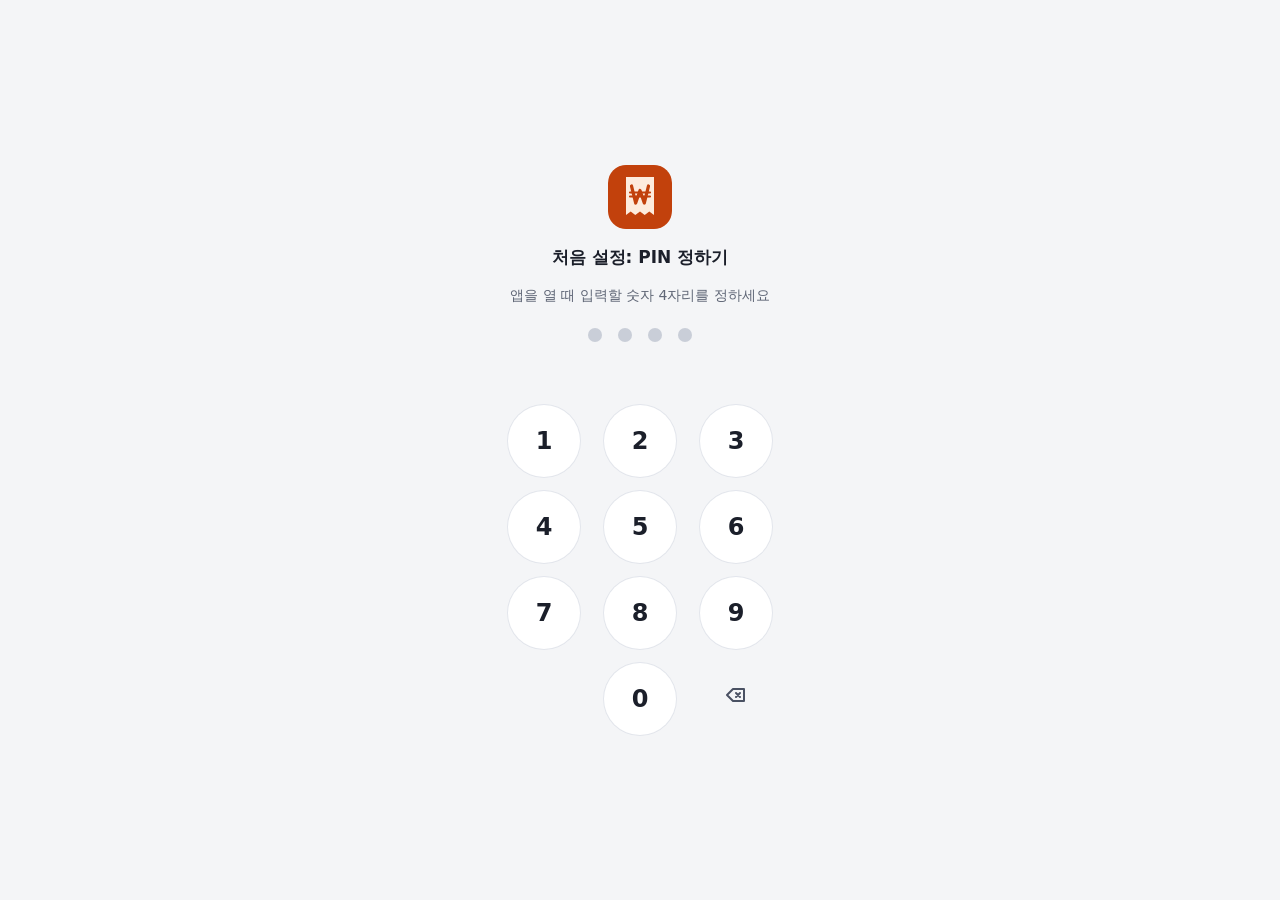
==== expense-manager/index.html @ 75f43819 "Expense Manager M1, Info Manager M3.3, Task Manager M3.5 배포" ====
<!doctype html>
<html lang="ko">
<head>
<meta charset="utf-8">
<meta name="viewport" content="width=device-width, initial-scale=1, viewport-fit=cover, interactive-widget=resizes-content">
<meta http-equiv="Content-Security-Policy" content="default-src 'self'; script-src 'self' https://accounts.google.com/gsi/client; style-src 'self' 'unsafe-inline' https://accounts.google.com/gsi/style; img-src 'self' data: blob:; connect-src 'self' https://www.googleapis.com https://accounts.google.com; frame-src https://accounts.google.com; object-src 'none'; base-uri 'none'; form-action 'none'">
<meta name="referrer" content="no-referrer">
<meta name="robots" content="noindex, nofollow">
<meta name="theme-color" content="#ffffff" media="(prefers-color-scheme: light)">
<meta name="theme-color" content="#171A21" media="(prefers-color-scheme: dark)">
<title>Expense Manager</title>
<link rel="icon" href="icons/icon.svg" type="image/svg+xml">
<link rel="icon" href="icons/icon-32.png" sizes="32x32" type="image/png">
<link rel="icon" href="icons/icon-192.png" sizes="192x192" type="image/png">
<link rel="apple-touch-icon" href="icons/icon-180.png">
<link rel="stylesheet" href="style.css">
</head>
<body>
<!-- 잠금·처음 설정 화면 -->
<div class="gate" id="gate"></div>

<div class="app" id="app" hidden>
  <nav class="side" id="side" aria-label="메뉴"></nav>
  <div class="main">
    <header class="top">
      <h1 id="title">입력</h1>
      <span class="save" id="saveLabel">이 기기에 저장됨</span>
      <button class="icbtn" data-act="lock" aria-label="지금 잠그기" title="지금 잠그기">
        <svg class="ic" viewBox="0 0 24 24" aria-hidden="true"><rect x="5" y="11" width="14" height="9" rx="2"/><path d="M8 11V8a4 4 0 018 0v3"/></svg>
      </button>
    </header>
    <section class="view" id="view"></section>
    <nav class="tabs" id="tabs" aria-label="메뉴"></nav>
  </div>
</div>

<div class="toast" id="toast" role="status" aria-live="polite" hidden></div>
<dialog id="dlg"></dialog>
<input type="file" id="importFile" accept="application/json,.json" hidden>

<script type="module" src="app.js"></script>
</body>
</html>
---- expense-manager/style.css ----
:root{
  color-scheme:light dark;
  --bg:#F4F5F7;--surface:#fff;--ink:#1B1F2A;--ink2:#3A4152;--muted:#5F6676;--icon:#4A5163;--line:#E3E6EC;--line2:#D5D9E2;
  --accent:#C2410C;--accent-weak:#FDEBDD;--accent-ink:#9A3412;--on-accent:#fff;--danger:#B3261E;--danger-line:#F0C4BF;--danger-weak:#FCE8E6;--ok:#1E7A46;
  --hover:#EEF0F4;--soft:#F0F2F6;--dot:#C9CED8;--track:#B8BFCC;
  --scrim:rgba(20,24,34,.45);--shadow:rgba(20,24,34,.14);--shadow2:rgba(20,24,34,.3);
  --toast-bg:#1B1F2A;--toast-ink:#fff;
  --num:ui-monospace,SFMono-Regular,Menlo,Consolas,"D2Coding",monospace;
}
@media (prefers-color-scheme:dark){
  :root{
    --bg:#0F1115;--surface:#171A21;--ink:#E7EAF0;--ink2:#C9CED8;--muted:#9AA3B2;--icon:#B4BBC8;--line:#262B35;--line2:#343B47;
    --accent:#C9531A;--accent-weak:#3A2216;--accent-ink:#FFB088;--on-accent:#fff;--danger:#FF7A6E;--danger-line:#5A2A26;--danger-weak:#3D1A17;--ok:#4CC38A;
    --hover:#222733;--soft:#222733;--dot:#3A4150;--track:#4A5263;
    --scrim:rgba(0,0,0,.6);--shadow:rgba(0,0,0,.45);--shadow2:rgba(0,0,0,.6);
    --toast-bg:#E7EAF0;--toast-ink:#0F1115;
  }
}
*{box-sizing:border-box}
html,body{height:100%;margin:0}
body{background:var(--bg);color:var(--ink);font:15px/1.45 system-ui,-apple-system,"Segoe UI","Noto Sans KR","Malgun Gothic",sans-serif;-webkit-text-size-adjust:100%}
button,input,select,textarea{font:inherit;color:inherit}
button{cursor:pointer}
button:disabled{cursor:default}
button:focus-visible,input:focus-visible,select:focus-visible,textarea:focus-visible,[tabindex]:focus-visible{outline:2px solid var(--accent);outline-offset:2px}
[hidden]{display:none!important}
.sr{position:absolute;width:1px;height:1px;padding:0;margin:-1px;overflow:hidden;clip:rect(0 0 0 0);white-space:nowrap;border:0}
.num{font-variant-numeric:tabular-nums}

.ic{width:18px;height:18px;fill:none;stroke:currentColor;stroke-width:2;stroke-linecap:round;stroke-linejoin:round;flex:none}
.icbtn{display:inline-flex;align-items:center;justify-content:center;width:44px;height:44px;border:0;border-radius:12px;background:none;color:var(--icon);flex:none}
.icbtn:hover{background:var(--hover)}
.icbtn.sm{width:36px;height:36px;border-radius:10px}
.icbtn:disabled{opacity:.3;pointer-events:none}

.btn{display:inline-flex;align-items:center;justify-content:center;gap:6px;height:44px;padding:0 16px;border:1px solid var(--line2);border-radius:12px;background:var(--surface);font-size:14px;font-weight:500;white-space:nowrap}
.btn:hover{background:var(--hover)}
.btn.primary{background:var(--accent);border-color:var(--accent);color:var(--on-accent);font-weight:700}
.btn.primary:hover{filter:brightness(1.06)}
.btn.danger{color:var(--danger);border-color:var(--danger-line)}
.btn.sm{height:36px;padding:0 12px;font-size:13px}
.btn:disabled{opacity:.45}
.btn .ic{width:16px;height:16px}
.link{border:0;background:none;color:var(--accent-ink);font-weight:600;font-size:14px;min-height:44px;padding:0 8px}

.in{width:100%;height:44px;padding:0 12px;border:1px solid var(--line2);border-radius:12px;background:var(--surface);font-size:16px}
.in::placeholder{color:var(--muted);opacity:.8}
.in.err{border-color:var(--danger)}
.fl{display:block;margin:0 0 6px;font-size:12.5px;font-weight:700;color:var(--muted)}
.fl .req{color:var(--accent-ink)}
.hint{font-size:12.5px;color:var(--muted);margin:6px 0 0}
.note{font-size:13px;color:var(--danger);margin:0}
.ck{display:flex;align-items:center;gap:10px;min-height:40px;font-size:14px;cursor:pointer}
.ck input{width:20px;height:20px;accent-color:var(--accent);flex:none;margin:0}

/* ---------- 잠금 화면 ---------- */
.gate{position:fixed;inset:0;z-index:40;background:var(--bg);overflow-y:auto;display:flex;justify-content:center;padding:max(24px,env(safe-area-inset-top)) 16px max(24px,env(safe-area-inset-bottom))}
.gbox{width:100%;max-width:380px;margin:auto 0;display:flex;flex-direction:column;align-items:center;gap:16px;text-align:center}
.glogo{width:64px;height:64px;border-radius:18px;display:block}
.gbox h1{margin:0;font-size:20px}
.gbox h2{margin:0;font-size:17px}
.gbox p{margin:0;color:var(--muted);font-size:14px}
.dots{display:flex;gap:16px;height:20px;align-items:center;margin:4px 0}
.dots i{width:14px;height:14px;border-radius:50%;background:var(--dot);transition:background .1s}
.dots i.on{background:var(--accent)}
.dots.shake{animation:shake .35s}
@keyframes shake{20%,60%{transform:translateX(-8px)}40%,80%{transform:translateX(8px)}}
.gmsg{min-height:20px;font-size:13.5px;color:var(--danger);margin:0}
.gmsg.info{color:var(--muted)}
.pad{display:grid;grid-template-columns:repeat(3,72px);gap:14px 24px;justify-content:center;margin-top:4px}
.pad button{width:72px;height:72px;aspect-ratio:1;padding:0;border-radius:50%;border:0;background:var(--surface);box-shadow:0 0 0 1px var(--line);font-size:24px;font-weight:600;color:var(--ink)}
.pad button:active{background:var(--accent-weak)}
.pad button.fn{background:none;box-shadow:none}
.pad button.fn .ic{width:24px;height:24px;color:var(--icon)}
.pad button:disabled{opacity:.4}
.pad .blank{visibility:hidden}

/* ---------- 앱 틀 ---------- */
.app{display:flex;height:100vh;height:100dvh;overflow:hidden}
.side{display:none}
.main{flex:1;min-width:0;display:flex;flex-direction:column}
.top{flex:none;display:flex;align-items:center;gap:6px;height:56px;padding:0 6px 0 16px;background:var(--surface);border-bottom:1px solid var(--line)}
.top h1{margin:0;flex:1;min-width:0;font-size:18px;font-weight:700;white-space:nowrap;overflow:hidden;text-overflow:ellipsis}
.save{font-size:12px;color:var(--muted);white-space:nowrap}
.save.bad{color:var(--danger);font-weight:600}
.view{flex:1;min-height:0;overflow-y:auto;overscroll-behavior:contain;padding:16px 16px 24px}
.tabs{flex:none;display:flex;background:var(--surface);border-top:1px solid var(--line);padding-bottom:env(safe-area-inset-bottom)}
.tab{flex:1;display:flex;flex-direction:column;align-items:center;justify-content:center;gap:2px;height:58px;border:0;background:none;color:var(--muted);font-size:12px;font-weight:600}
.tab .ic{width:22px;height:22px}
.tab[aria-current="page"]{color:var(--accent-ink)}
.nav{display:flex;align-items:center;gap:12px;width:100%;height:44px;padding:0 12px;border:0;border-radius:12px;background:none;color:var(--ink2);font-size:14.5px;font-weight:600;text-align:left}
.nav:hover{background:var(--hover)}
.nav[aria-current="page"]{background:var(--accent-weak);color:var(--accent-ink)}
.brand{display:flex;align-items:center;gap:10px;padding:6px 8px 14px;font-weight:800;font-size:16px}
.brand svg{width:30px;height:30px;border-radius:8px}

/* ---------- 카드 ---------- */
.card{background:var(--surface);border:1px solid var(--line);border-radius:16px;padding:16px}
.card+.card{margin-top:14px}
.card h2{margin:0 0 12px;font-size:15px;font-weight:700;display:flex;align-items:center;gap:8px}
.card h2 .sub{font-weight:500;font-size:12.5px;color:var(--muted);margin-left:auto}

/* ---------- 빠른 입력 ---------- */
.inwrap{display:grid;gap:16px;max-width:1120px;margin:0 auto}
.inwrap>.card{margin-top:0}
.qform{display:flex;flex-direction:column;gap:14px}
.qform.editing{box-shadow:0 0 0 2px var(--accent)}
.editbar{display:flex;align-items:center;gap:8px;margin:-4px 0 2px;padding:8px 10px 8px 12px;border-radius:10px;background:var(--accent-weak);color:var(--accent-ink);font-size:13.5px;font-weight:600}
.editbar .sp{flex:1}
.daterow{display:flex;align-items:center;gap:6px}
.datebox{position:relative;flex:1;min-width:0;display:flex;align-items:center;justify-content:center;gap:8px;height:48px;border:1px solid var(--line2);border-radius:12px;background:var(--surface);font-size:17px;font-weight:700}
.datebox .ic{color:var(--muted)}
.datebox input{position:absolute;inset:0;width:100%;height:100%;opacity:0;cursor:pointer;border:0;padding:0;font-size:16px}
.datebox:focus-within{outline:2px solid var(--accent);outline-offset:2px}
.datebox.past{background:var(--accent-weak);border-color:var(--accent);color:var(--accent-ink)}
.amtbox{position:relative}
.amt{height:56px;padding:0 44px 0 14px;font-size:26px;font-weight:800;text-align:right;font-variant-numeric:tabular-nums;letter-spacing:.01em}
.amtbox .won{position:absolute;right:14px;top:50%;transform:translateY(-50%);font-size:16px;font-weight:700;color:var(--muted);pointer-events:none}
.acwrap{position:relative}
.ac{position:absolute;left:0;right:0;top:calc(100% + 4px);z-index:20;margin:0;padding:4px;list-style:none;background:var(--surface);border:1px solid var(--line2);border-radius:12px;box-shadow:0 10px 28px var(--shadow);max-height:300px;overflow-y:auto}
.ac li{display:flex;align-items:center;gap:8px;min-height:42px;padding:6px 10px;border-radius:8px;cursor:pointer}
.ac li[aria-selected="true"],.ac li:hover{background:var(--hover)}
.ac .nm{flex:1;min-width:0;font-weight:600;overflow:hidden;text-overflow:ellipsis;white-space:nowrap}
.ac .nm mark{background:none;color:var(--accent-ink);text-decoration:underline;text-underline-offset:2px}
.ac .mt{font-size:12px;color:var(--muted);white-space:nowrap}
.lastrow{display:flex;flex-wrap:wrap;align-items:center;gap:6px;margin-top:8px;font-size:12.5px;color:var(--muted)}
.mini{display:inline-flex;align-items:center;gap:4px;height:28px;padding:0 10px;border:1px solid var(--line2);border-radius:999px;background:var(--surface);font-size:12.5px;font-weight:600;color:var(--ink2)}
.mini:hover{background:var(--hover)}
.chips{display:flex;flex-wrap:wrap;gap:8px}
.chip{display:inline-flex;align-items:center;gap:6px;min-height:38px;padding:0 14px;border:1px solid var(--line2);border-radius:999px;background:var(--surface);font-size:14px;font-weight:500;color:var(--ink2);white-space:nowrap}
.chip:hover{background:var(--hover)}
.chip[aria-pressed="true"]{background:var(--accent);border-color:var(--accent);color:var(--on-accent);font-weight:700}
.chip.add{border-style:dashed;color:var(--muted);padding:0 12px}
.chip.add .ic{width:15px;height:15px}
.chip.auto[aria-pressed="true"]{box-shadow:0 0 0 3px var(--accent-weak)}
.chips.sub{padding:10px;border-radius:12px;background:var(--soft);margin-top:8px}
.chips.sub .chip{min-height:34px;font-size:13.5px}
.chips.err .chip{border-color:var(--danger-line)}
.empty-m{font-size:13px;color:var(--muted);align-self:center}
.factions{display:flex;gap:8px;margin-top:2px}
.factions .btn{flex:1;height:50px;font-size:15px}
.factions .btn.primary{flex:1.4}
.ftip{font-size:12px;color:var(--muted);text-align:center;margin:-4px 0 0}

/* ---------- 최근 입력 ---------- */
.sum{display:flex;gap:10px;margin-bottom:12px}
.sum div{flex:1;padding:10px 12px;border-radius:12px;background:var(--soft)}
.sum b{display:block;font-size:17px;font-variant-numeric:tabular-nums}
.sum span{font-size:12px;color:var(--muted)}
.rlist{display:flex;flex-direction:column}
.rrow{display:grid;grid-template-columns:62px 1fr auto;align-items:center;gap:2px 10px;padding:9px 8px;border:0;border-top:1px solid var(--line);background:none;text-align:left;border-radius:0;width:100%}
.rrow:first-child{border-top:0}
.rrow:hover{background:var(--hover)}
.rrow.sel{background:var(--accent-weak)}
.rrow .d{font-size:12.5px;color:var(--muted);grid-row:1/3;font-variant-numeric:tabular-nums}
.rrow .p{font-weight:600;min-width:0;overflow:hidden;text-overflow:ellipsis;white-space:nowrap}
.rrow .a{font-weight:700;text-align:right;font-variant-numeric:tabular-nums;white-space:nowrap}
.rrow .m{grid-column:2/4;font-size:12px;color:var(--muted);min-width:0;overflow:hidden;text-overflow:ellipsis;white-space:nowrap}
.rrow .x{display:inline-block;margin-left:4px;padding:0 5px;border-radius:4px;background:var(--soft);font-size:11px;color:var(--muted)}
.rempty{padding:24px 8px;text-align:center;color:var(--muted);font-size:14px}

/* ---------- 관리 ---------- */
.mgwrap{max-width:760px;margin:0 auto}
.mrow{display:flex;align-items:center;gap:6px;padding:6px 0;border-top:1px solid var(--line)}
.mrow:first-of-type{border-top:0}
.mrow .in{height:40px;font-size:15px}
.mrow .nm{flex:1;min-width:0}
.mrow .tg{flex:0 0 140px;text-align:right;font-variant-numeric:tabular-nums}
.mrow .cnt{font-size:12px;color:var(--muted);white-space:nowrap;min-width:44px;text-align:right}
.mrow.arch .nm{text-decoration:line-through;opacity:.6}
.mrow .icbtn{width:36px;height:36px}
.mrow .icbtn.armed{color:var(--danger);background:var(--danger-weak)}
.mhead{display:flex;align-items:center;gap:6px;font-size:12px;color:var(--muted);font-weight:700;padding:0 0 4px}
.mhead .nm{flex:1}
.mhead .tg{flex:0 0 140px;text-align:right}
.mhead .ctl{width:178px}
.addrow{display:flex;gap:8px;margin-top:10px}
.addrow .in{height:40px;font-size:15px}
.addrow .btn{height:40px}
.cgroup{border:1px solid var(--line);border-radius:12px;padding:6px 10px 10px;margin-top:10px}
.cgroup .mrow:first-child{border-top:0}
.cgroup .c2{margin-left:18px;padding-left:10px;border-left:2px solid var(--line)}
.cgroup .c2 .mrow{border-top:0;padding:3px 0}
.cgroup .c2 .addrow{margin-top:4px}
.cgroup .c2 .in{height:36px;font-size:14px}
.cgroup .c2 .addrow .btn{height:36px}
.setrow{display:flex;flex-wrap:wrap;gap:8px}
.ver{font-size:12px;color:var(--muted);margin-top:14px;text-align:center}

/* ---------- 토스트 / 다이얼로그 ---------- */
.toast{width:max-content;position:fixed;left:50%;bottom:calc(84px + env(safe-area-inset-bottom));transform:translateX(-50%);z-index:70;max-width:calc(100vw - 32px);padding:10px 16px;border-radius:12px;background:var(--toast-bg);color:var(--toast-ink);font-size:14px}
dialog{width:min(420px,calc(100vw - 24px));max-height:88dvh;padding:0;border:0;border-radius:16px;box-shadow:0 12px 40px var(--shadow2);color:var(--ink);background:var(--surface)}
dialog::backdrop{background:var(--scrim)}
.dlg-h{display:flex;align-items:center;padding:8px 8px 0 20px;height:56px}
.dlg-h h2{margin:0;flex:1;font-size:17px}
.dlg-b{padding:4px 20px 8px;display:flex;flex-direction:column;gap:12px;overflow-y:auto}
.dlg-b p{margin:0;font-size:14px;color:var(--ink2)}
.dlg-f{display:flex;justify-content:flex-end;gap:8px;padding:12px 20px 20px}

/* ---------- 반응형 ---------- */
@media (max-width:519px){
  .view{padding:12px 12px 20px}
  .card{padding:14px 12px;border-radius:14px}
  .mrow .tg,.mhead .tg{flex-basis:104px}
  .mhead .ctl{width:150px}
  .mrow .cnt{display:none}
  .mrow .icbtn{width:32px;height:32px}
  .mrow.mt{flex-wrap:wrap;row-gap:6px;padding:10px 0}
  .mrow.mt .nm{flex:1 0 100%}
  .mrow.mt .tg{flex:1 1 0;min-width:0}
  .mhead.mt{display:none}
  .datebox{font-size:16px;gap:6px}
  .daterow .icbtn{width:38px}
}
@media (max-width:400px){.datebox .ic{display:none}}
@media (min-width:700px){
  .tabs{display:none}
  .side{display:flex;flex-direction:column;gap:4px;width:200px;flex:none;padding:14px 10px;background:var(--surface);border-right:1px solid var(--line)}
  .top{padding-left:20px}
  .view{padding:20px}
  .toast{bottom:28px}
}
@media (min-width:1100px){
  .inwrap{grid-template-columns:minmax(0,520px) minmax(0,1fr);align-items:start}
  .inwrap .recent{position:sticky;top:0}
}
@media (prefers-reduced-motion:reduce){.dots.shake{animation:none}}
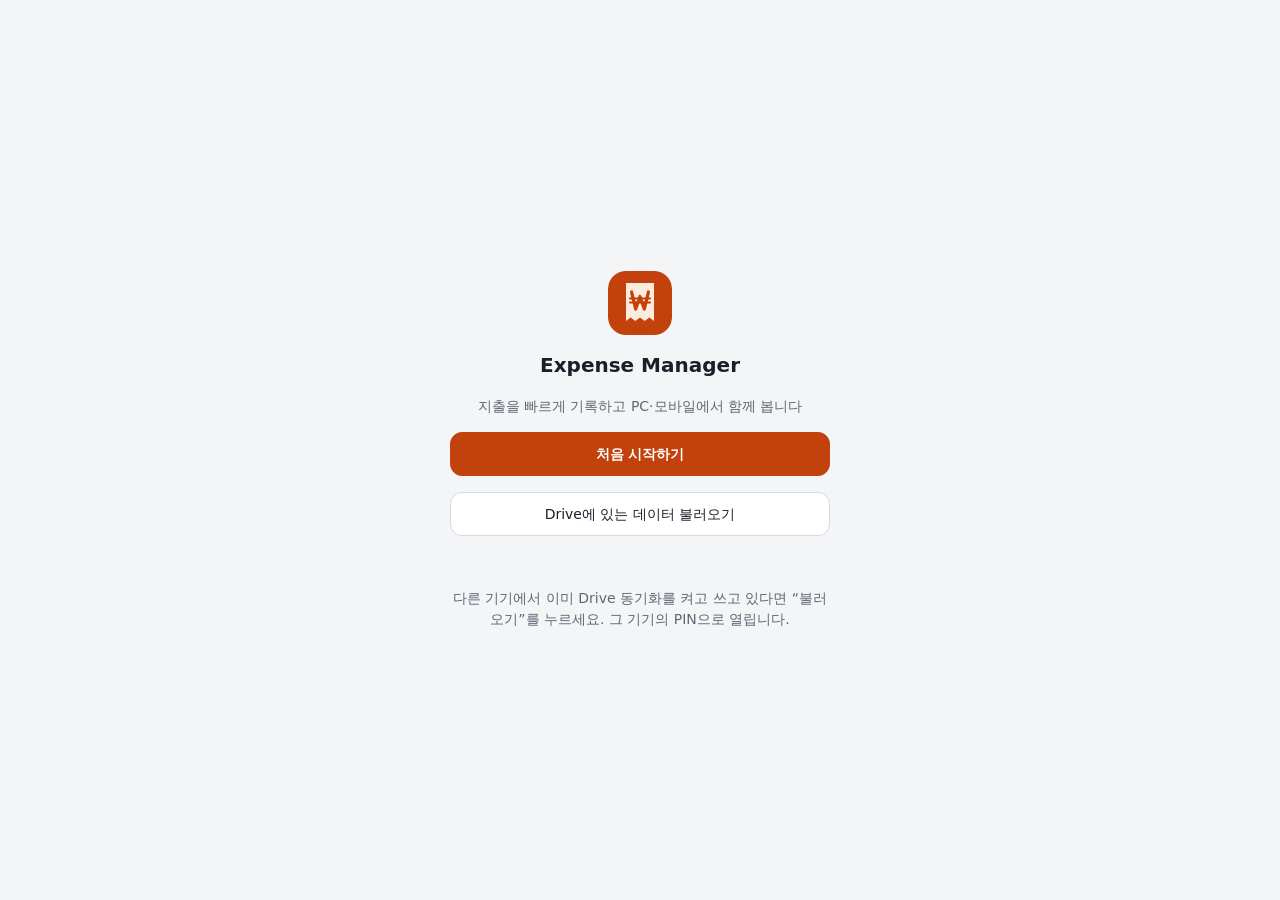
==== commit 700860a2: "Expense Manager M3 배포" ====
--- a/expense-manager/index.html
+++ b/expense-manager/index.html
@@ -24,7 +24,7 @@
   <div class="main">
     <header class="top">
       <h1 id="title">입력</h1>
-      <span class="save" id="saveLabel">이 기기에 저장됨</span>
+      <button class="sync" id="syncLabel" data-act="sync-click">이 기기에 저장됨</button>
       <button class="icbtn" data-act="lock" aria-label="지금 잠그기" title="지금 잠그기">
         <svg class="ic" viewBox="0 0 24 24" aria-hidden="true"><rect x="5" y="11" width="14" height="9" rx="2"/><path d="M8 11V8a4 4 0 018 0v3"/></svg>
       </button>
--- a/expense-manager/style.css
+++ b/expense-manager/style.css
@@ -81,8 +81,17 @@
 .main{flex:1;min-width:0;display:flex;flex-direction:column}
 .top{flex:none;display:flex;align-items:center;gap:6px;height:56px;padding:0 6px 0 16px;background:var(--surface);border-bottom:1px solid var(--line)}
 .top h1{margin:0;flex:1;min-width:0;font-size:18px;font-weight:700;white-space:nowrap;overflow:hidden;text-overflow:ellipsis}
-.save{font-size:12px;color:var(--muted);white-space:nowrap}
-.save.bad{color:var(--danger);font-weight:600}
+.sync{font-size:12px;color:var(--muted);padding:0 8px;height:40px;border:0;background:none;border-radius:10px;white-space:nowrap;max-width:46vw;overflow:hidden;text-overflow:ellipsis}
+.sync:hover{background:var(--hover)}
+.sync.ok{color:var(--ok)}
+.sync.warn{color:var(--danger);font-weight:600}
+.btn.wide{width:100%}
+.gbox .hint{text-align:center}
+.pad button.fn{font-size:12.5px;font-weight:600;color:var(--accent-ink);line-height:1.25}
+.kv{display:flex;justify-content:space-between;gap:12px;padding:4px 0 10px;font-size:14px}
+.kv>span:first-child{font-weight:600}
+.kv>span:last-child{text-align:right;color:var(--ink2)}
+code{font-family:var(--num);font-size:12px;background:var(--soft);padding:1px 4px;border-radius:4px}
 .view{flex:1;min-height:0;overflow-y:auto;overscroll-behavior:contain;padding:16px 16px 24px}
 .tabs{flex:none;display:flex;background:var(--surface);border-top:1px solid var(--line);padding-bottom:env(safe-area-inset-bottom)}
 .tab{flex:1;display:flex;flex-direction:column;align-items:center;justify-content:center;gap:2px;height:58px;border:0;background:none;color:var(--muted);font-size:12px;font-weight:600}
@@ -101,7 +110,7 @@
 .card h2 .sub{font-weight:500;font-size:12.5px;color:var(--muted);margin-left:auto}
 
 /* ---------- 빠른 입력 ---------- */
-.inwrap{display:grid;gap:16px;max-width:1120px;margin:0 auto}
+.inwrap{display:grid;grid-template-columns:minmax(0,1fr);gap:16px;max-width:1120px;margin:0 auto}
 .inwrap>.card{margin-top:0}
 .qform{display:flex;flex-direction:column;gap:14px}
 .qform.editing{box-shadow:0 0 0 2px var(--accent)}
@@ -185,6 +194,7 @@
 .cgroup .c2 .in{height:36px;font-size:14px}
 .cgroup .c2 .addrow .btn{height:36px}
 .setrow{display:flex;flex-wrap:wrap;gap:8px}
+.hint+.setrow{margin-top:12px}
 .ver{font-size:12px;color:var(--muted);margin-top:14px;text-align:center}
 
 /* ---------- 토스트 / 다이얼로그 ---------- */
@@ -196,6 +206,102 @@
 .dlg-b{padding:4px 20px 8px;display:flex;flex-direction:column;gap:12px;overflow-y:auto}
 .dlg-b p{margin:0;font-size:14px;color:var(--ink2)}
 .dlg-f{display:flex;justify-content:flex-end;gap:8px;padding:12px 20px 20px}
+
+/* ---------- M2: 템플릿·테마 (입력) ---------- */
+.tplrow{display:flex;gap:8px;overflow-x:auto;scrollbar-width:none;margin:0 -4px;padding:0 4px 2px}
+.tplrow::-webkit-scrollbar{display:none}
+.tpl{display:inline-flex;align-items:center;gap:6px;flex:none;height:36px;padding:0 12px 0 10px;border:1px solid var(--accent);border-radius:10px;background:var(--accent-weak);color:var(--accent-ink);font-size:13.5px;font-weight:700;white-space:nowrap}
+.tpl .ic{width:15px;height:15px}
+.tpl small{font-weight:600;opacity:.8;font-variant-numeric:tabular-nums}
+.tpl:hover{filter:brightness(.97)}
+.chip.theme .ic{width:15px;height:15px}
+.chip.theme small{font-size:12px;opacity:.75;font-variant-numeric:tabular-nums}
+.chip.theme.out[aria-pressed="false"]{border-style:dashed}
+.thsel{width:auto;max-width:100%;height:38px;border-radius:999px}
+.fsub{display:flex;flex-wrap:wrap;align-items:center;justify-content:space-between;gap:4px 12px;margin-top:-6px}
+.fsub .link{display:inline-flex;align-items:center;gap:6px;padding:0;font-size:13px}
+.fsub .link .ic{width:15px;height:15px}
+.fsub .ftip{margin:0}
+.qform.indlg{gap:14px}
+dialog.wide{width:min(560px,calc(100vw - 24px))}
+.btn.armed{background:var(--danger-weak)}
+.dform{display:flex;flex-direction:column;gap:12px}
+.dform .two{display:grid;grid-template-columns:1fr 1fr;gap:10px}
+select.in{appearance:auto;padding-right:8px}
+.tinfo{display:flex;flex-direction:column;min-width:0;padding:4px 0}
+.tinfo b{font-size:14.5px}
+.tinfo span{font-size:12.5px;color:var(--muted);overflow:hidden;text-overflow:ellipsis;white-space:nowrap}
+
+/* ---------- M2: 내역 ---------- */
+.hwrap{max-width:1180px;margin:0 auto;display:flex;flex-direction:column;gap:12px}
+.hhead{padding:10px 12px}
+.hbar{display:flex;align-items:center;gap:6px;min-height:44px;margin-bottom:8px}
+.hbar .sp{flex:1}
+.hbar .ym{font-size:17px;min-width:96px;text-align:center}
+.thead{display:flex;align-items:center;gap:8px;min-width:0;font-size:16px}
+.thead .ic{color:var(--accent-ink)}
+.thead b{overflow:hidden;text-overflow:ellipsis;white-space:nowrap}
+.per{font-size:12.5px;color:var(--muted);font-variant-numeric:tabular-nums;white-space:nowrap}
+.hfilters{display:flex;flex-wrap:wrap;gap:8px}
+.in.sm{height:36px;font-size:14px;border-radius:10px;padding:0 10px}
+.hfilters select{width:auto;max-width:200px}
+.hsearch{position:relative;flex:1;min-width:140px;max-width:260px}
+.hsearch .ic{position:absolute;left:9px;top:50%;transform:translateY(-50%);width:16px;height:16px;color:var(--muted)}
+.hsearch .in{padding-left:30px}
+.hsum{display:flex;align-items:center;gap:8px;padding:0 4px;font-size:14px;color:var(--ink2)}
+.hsum b{font-size:17px;color:var(--ink)}
+.hsum .sp{flex:1}
+.gridwrap{padding:0;overflow:auto;max-height:calc(100dvh - 260px)}
+.grid{width:100%;border-collapse:separate;border-spacing:0;font-size:13.5px}
+.grid th{position:sticky;top:0;z-index:1;background:var(--soft);color:var(--muted);font-size:12px;font-weight:700;text-align:left;padding:7px 10px;border-bottom:1px solid var(--line2);white-space:nowrap}
+.grid td{padding:0 10px;height:33px;border-bottom:1px solid var(--line);white-space:nowrap;overflow:hidden;text-overflow:ellipsis;max-width:220px}
+.grid tbody tr{cursor:pointer}
+.grid tbody tr:hover td{background:var(--hover)}
+.grid tr.nd td{border-top:1px solid var(--line2)}
+.grid tr.dup .c-d{color:transparent}
+.grid tr.dup:hover .c-d{color:var(--muted)}
+.grid .c-d{width:80px;color:var(--muted)}
+.grid .c-p{font-weight:600;max-width:240px}
+.grid .c-a{text-align:right;font-weight:700;width:96px}
+.grid th.c-a{text-align:right}
+.grid .c-memo{color:var(--muted);max-width:200px}
+.grid td.c-t{color:var(--accent-ink);font-size:12.5px;max-width:140px}
+.grid .c-x{width:52px;text-align:center}
+.grid th.c-x{text-align:center;line-height:1.15}
+.sortb{border:0;background:none;padding:0;font:inherit;color:inherit;cursor:pointer}
+.pl{display:inline-flex;align-items:center;justify-content:center;width:34px;height:30px;cursor:pointer}
+.pl input{width:18px;height:18px;accent-color:var(--accent);margin:0;cursor:pointer}
+.hlist{padding:2px 10px}
+.hrow{display:grid;grid-template-columns:54px 1fr auto;align-items:center;gap:1px 8px;padding:7px 2px;border-top:1px solid var(--line);cursor:pointer;position:relative}
+.hrow:first-child{border-top:0}
+.hrow:not(.dup){border-top-color:var(--line2)}
+.hrow.dup .d{visibility:hidden}
+.hrow:hover{background:var(--hover)}
+.hrow .d{font-size:12px;color:var(--muted);grid-row:1/3}
+.hrow .p{font-weight:600;font-size:14px;min-width:0;overflow:hidden;text-overflow:ellipsis;white-space:nowrap}
+.hrow .a{font-weight:700;text-align:right;white-space:nowrap}
+.hrow .m{grid-column:2/3;font-size:12px;color:var(--muted);min-width:0;overflow:hidden;text-overflow:ellipsis;white-space:nowrap}
+.hrow .x{display:inline-block;margin-left:4px;padding:0 5px;border-radius:4px;background:var(--accent-weak);color:var(--accent-ink);font-size:11px}
+.hrow .pw{grid-column:3;grid-row:2;display:flex;align-items:center;justify-content:flex-end;gap:0;font-size:11px;color:var(--muted)}
+.hrow .pw .pl{width:26px;height:24px}
+.hrow .pw .pl input{width:16px;height:16px}
+.catsum h2{margin-bottom:8px}
+.cs{padding:6px 0;border-top:1px solid var(--line)}
+.cs:first-of-type{border-top:0}
+.cs1{display:flex;align-items:baseline;gap:8px}
+.cs1 b{flex:1}
+.cs1 .pct{width:40px;text-align:right;color:var(--muted);font-size:12.5px}
+.csbar{height:6px;border-radius:3px;background:var(--soft);margin:5px 0;overflow:hidden}
+.csbar i{display:block;height:100%;background:var(--accent);border-radius:3px}
+.cssub{display:flex;flex-wrap:wrap;gap:4px 14px;font-size:12.5px;color:var(--muted)}
+.cssub b{color:var(--ink2);font-weight:600}
+@media (max-width:699px){
+  .hbar{flex-wrap:wrap}
+  .hbar .thead{flex:1 1 100%}
+  .hfilters select{flex:1 1 calc(50% - 4px);max-width:none}
+  .hsearch{max-width:none;flex-basis:100%}
+  .hbar .ym{min-width:0}
+}
 
 /* ---------- 반응형 ---------- */
 @media (max-width:519px){
